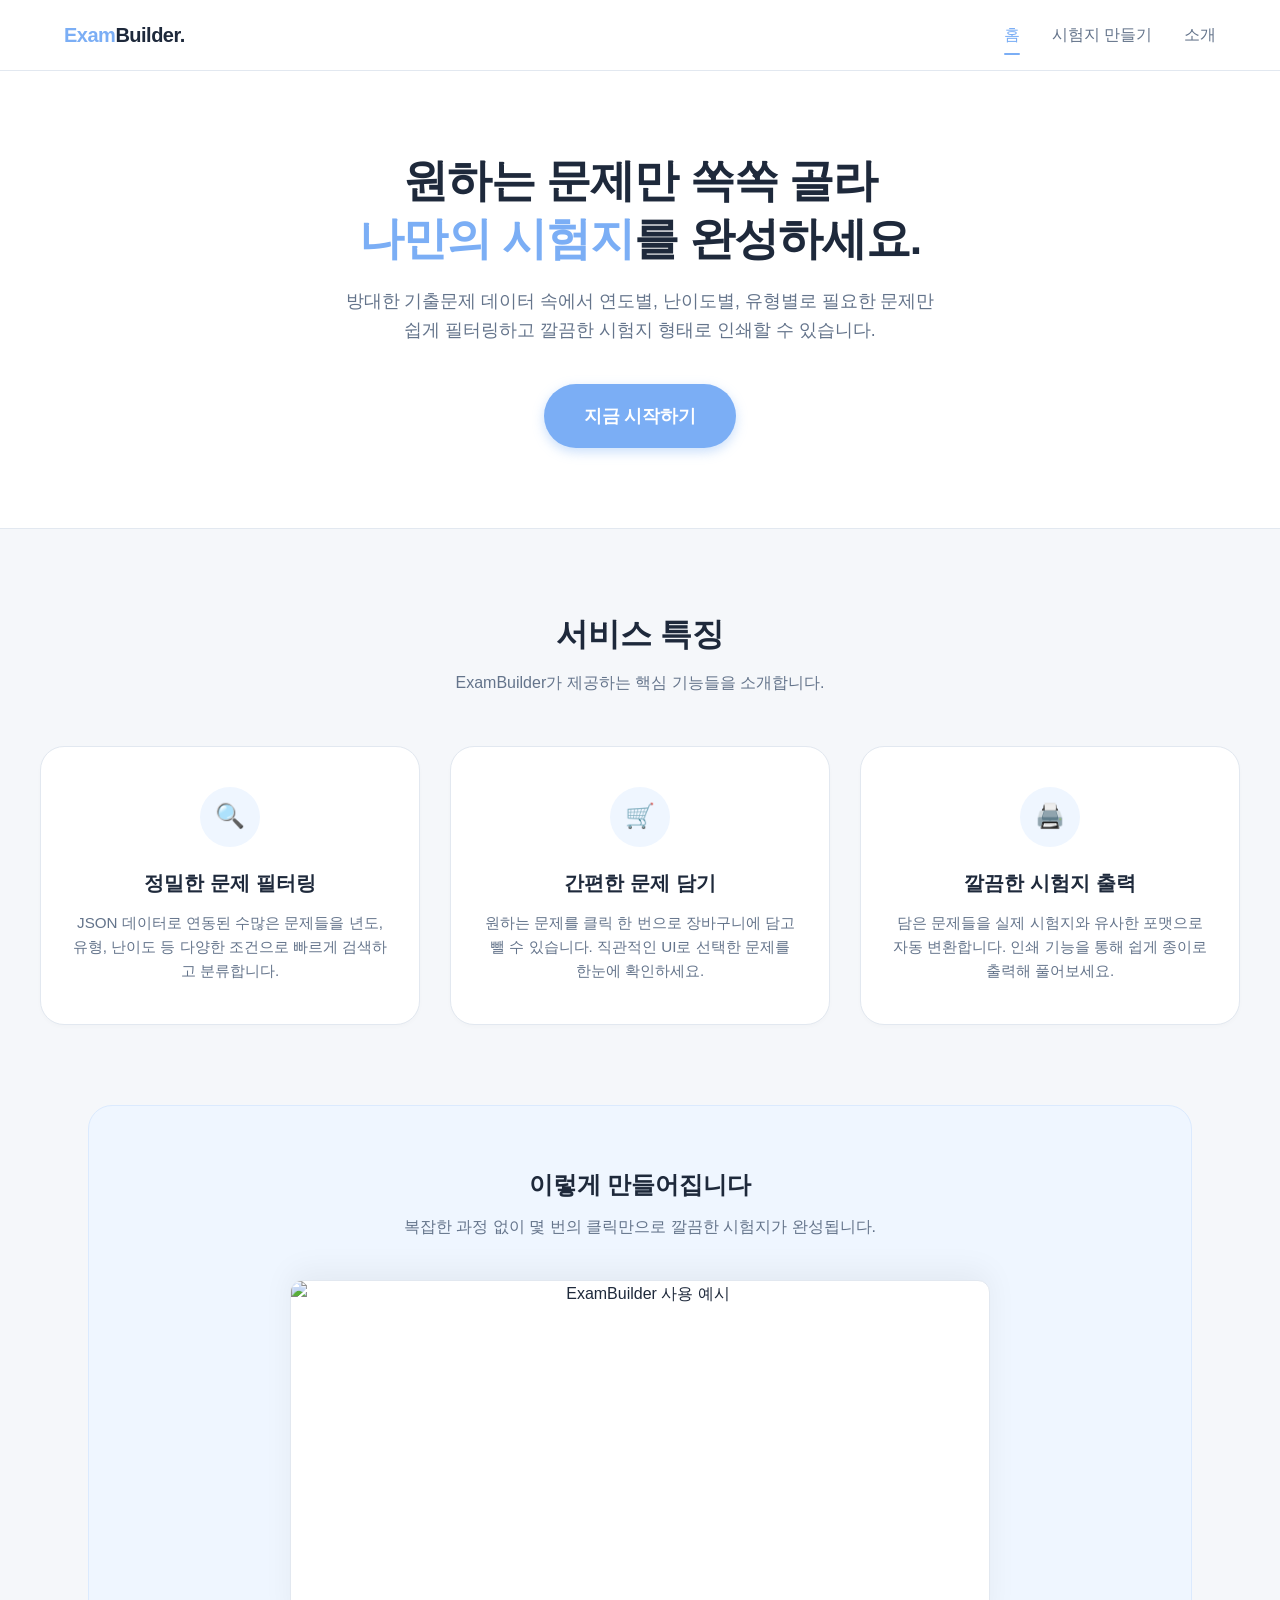
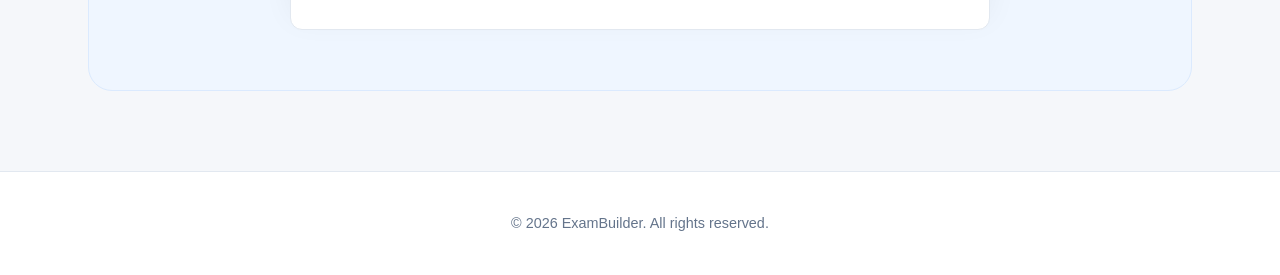
==== index.html @ db3f3ad5 "Add files via upload" ====
<!DOCTYPE html>
<html lang="ko">

<head>
    <meta charset="UTF-8">
    <meta name="viewport" content="width=device-width, initial-scale=1.0">
    <title>ExamBuilder</title>

    <link rel="preconnect" href="https://fonts.googleapis.com">
    <link rel="preconnect" href="https://fonts.gstatic.com" crossorigin>
    <link href="https://fonts.googleapis.com/css2?family=Nanum+Myeongjo:wght@400;700;800&display=swap" rel="stylesheet">

    <link rel="stylesheet" href="style.css">
</head>

<body>
    <header>
        <div class="container header-inner">
            <div class="logo">
                <a href="index.html"><span>Exam</span>Builder.</a>
            </div>
            <nav>
                <ul>
                    <li><a href="index.html" class="active">홈</a></li>
                    <li><a href="content.html">시험지 만들기</a></li>
                    <li><a href="about.html">소개</a></li>
                </ul>
            </nav>
        </div>
    </header>

    <main>
        <section class="hero-section">
            <div class="container">
                <h1 class="hero-title">원하는 문제만 쏙쏙 골라<br><span>나만의 시험지</span>를 완성하세요.</h1>
                <p class="hero-subtitle">
                    방대한 기출문제 데이터 속에서 연도별, 난이도별, 유형별로 필요한 문제만<br>쉽게 필터링하고 깔끔한 시험지 형태로 인쇄할 수 있습니다.
                </p>
                <a href="content.html" class="cta-btn">지금 시작하기</a>
            </div>
        </section>

        <section class="features-section container">
            <div class="section-header">
                <h2>서비스 특징</h2>
                <p>ExamBuilder가 제공하는 핵심 기능들을 소개합니다.</p>
            </div>

            <div class="features-grid">
                <article class="feature-card">
                    <div class="feature-icon">🔍</div>
                    <h3>정밀한 문제 필터링</h3>
                    <p>JSON 데이터로 연동된 수많은 문제들을 년도, 유형, 난이도 등 다양한 조건으로 빠르게 검색하고 분류합니다.</p>
                </article>

                <article class="feature-card">
                    <div class="feature-icon">🛒</div>
                    <h3>간편한 문제 담기</h3>
                    <p>원하는 문제를 클릭 한 번으로 장바구니에 담고 뺄 수 있습니다. 직관적인 UI로 선택한 문제를 한눈에 확인하세요.</p>
                </article>

                <article class="feature-card">
                    <div class="feature-icon">🖨️</div>
                    <h3>깔끔한 시험지 출력</h3>
                    <p>담은 문제들을 실제 시험지와 유사한 포맷으로 자동 변환합니다. 인쇄 기능을 통해 쉽게 종이로 출력해 풀어보세요.</p>
                </article>
            </div>
        </section>

        <section class="container">
            <div class="preview-section">
                <h2>이렇게 만들어집니다</h2>
                <p style="color: var(--text-muted); margin-top: 10px;">복잡한 과정 없이 몇 번의 클릭만으로 깔끔한 시험지가 완성됩니다.</p>
                <div class="preview-box">
                    <img src="img/exambuilder.gif" alt="ExamBuilder 사용 예시" class="preview-img">
                </div>
            </div>
        </section>

    </main>

    <!-- 푸터 -->
    <footer class="site-footer">
        <div class="container">
            <p>&copy; 2026 ExamBuilder. All rights reserved.</p>
        </div>
    </footer>

    <script src="app.js"></script>
</body>

</html>
---- style.css ----
:root {
    --bg-color: #f5f7fa;
    --surface-color: #ffffff;
    --text-main: #1e293b;
    --text-muted: #64748b;
    --border-color: #e2e8f0;

    --point-color: #7baef5;
    --point-color-hover: #5a96e8;
    --point-color-light: #eff6ff;

    --max-width: 1200px;
    --header-height: 70px;
    --radius-sm: 8px;
    --radius-md: 12px;
    --radius-lg: 24px;

    --shadow-sm: 0 2px 4px rgba(0, 0, 0, 0.02);
    --shadow-md: 0 8px 24px rgba(0, 0, 0, 0.04);
}

* {
    margin: 0;
    padding: 0;
    box-sizing: border-box;

}

body {
    background-color: var(--bg-color);
    color: var(--text-main);
    line-height: 1.6;
    display: flex;
    flex-direction: column;
    min-height: 100vh;
    font-family: 'Pretendard', -apple-system, BlinkMacSystemFont, "Segoe UI", Roboto, sans-serif;
}

a {
    text-decoration: none;
    color: inherit;
}

ul {
    list-style: none;
}

.container {
    width: 100%;
    max-width: var(--max-width);
    margin: 0 auto;
    padding: 0 24px;
}

/* 1. 헤더 (공통) */
header {
    background-color: var(--surface-color);
    border-bottom: 1px solid var(--border-color);
    position: sticky;
    top: 0;
    z-index: 100;
}

.header-inner {
    height: var(--header-height);
    display: flex;
    justify-content: space-between;
    align-items: center;
}

.logo {
    font-size: 1.25rem;
    font-weight: 800;
    letter-spacing: -0.5px;
}

.logo span {
    color: var(--point-color);
}

nav ul {
    display: flex;
    gap: 32px;
}

nav a {
    font-weight: 500;
    color: var(--text-muted);
    transition: color 0.2s ease;
    position: relative;
    padding: 8px 0;
}

nav a:hover,
nav a.active {
    color: var(--point-color);
}

nav a.active::after {
    content: '';
    position: absolute;
    bottom: -4px;
    left: 0;
    width: 100%;
    height: 2px;
    background-color: var(--point-color);
    border-radius: 2px;
}

/* 2. 메인 영역 */
main {
    flex: 1;
    padding-bottom: 80px;
}

/* Hero Section */
.hero-section {
    background-color: var(--surface-color);
    padding: 80px 20px;
    text-align: center;
    border-bottom: 1px solid var(--border-color);
}

.hero-title {
    font-size: 2.8rem;
    font-weight: 800;
    line-height: 1.3;
    margin-bottom: 20px;
    letter-spacing: -1px;
}

.hero-title span {
    color: var(--point-color);
}

.hero-subtitle {
    font-size: 1.1rem;
    color: var(--text-muted);
    margin-bottom: 40px;
    max-width: 600px;
    margin-left: auto;
    margin-right: auto;
}

.cta-btn {
    display: inline-block;
    padding: 18px 40px;
    background-color: var(--point-color);
    color: white;
    font-size: 1.1rem;
    font-weight: 700;
    border-radius: 50px;
    box-shadow: 0 4px 12px rgba(123, 174, 245, 0.4);
    transition: all 0.3s ease;
}

.cta-btn:hover {
    background-color: var(--point-color-hover);
    transform: translateY(-2px);
    box-shadow: 0 6px 16px rgba(123, 174, 245, 0.5);
}

/* index.html */
.features-section {
    padding: 80px 0;
}

.section-header {
    text-align: center;
    margin-bottom: 50px;
}

.section-header h2 {
    font-size: 2rem;
    font-weight: 700;
    margin-bottom: 10px;
}

.section-header p {
    color: var(--text-muted);
}

.features-grid {
    display: grid;
    grid-template-columns: repeat(3, 1fr);
    gap: 30px;
}

.feature-card {
    background-color: var(--surface-color);
    padding: 40px 30px;
    border-radius: var(--radius-lg);
    border: 1px solid var(--border-color);
    text-align: center;
    box-shadow: var(--shadow-sm);
    transition: transform 0.3s ease, box-shadow 0.3s ease;
}

.feature-card:hover {
    transform: translateY(-5px);
    box-shadow: var(--shadow-md);
}

.feature-icon {
    width: 60px;
    height: 60px;
    background-color: var(--point-color-light);
    color: var(--point-color);
    border-radius: 50%;
    display: flex;
    align-items: center;
    justify-content: center;
    font-size: 24px;
    font-weight: bold;
    margin: 0 auto 20px auto;
}

.feature-card h3 {
    font-size: 1.25rem;
    margin-bottom: 12px;
    color: var(--text-main);
}

.feature-card p {
    color: var(--text-muted);
    font-size: 0.95rem;
}

/* index.html - 미리보기 */
.preview-section {
    padding: 60px 0;
    background-color: var(--point-color-light);
    border-radius: var(--radius-lg);
    margin: 0 24px;
    text-align: center;
    border: 1px solid #dbeafe;
}

.preview-box {
    background-color: white;
    width: 100%;
    max-width: 700px;
    height: 350px;
    margin: 40px auto 0;
    border-radius: 12px;
    box-shadow: 0 -10px 30px rgba(0, 0, 0, 0.05);
    border: 1px solid var(--border-color);
    overflow: hidden;
    display: flex;
    align-items: center;
    justify-content: center;
}

.preview-img {
    width: 100%;
    height: 100%;
    object-fit: cover;
    display: block;
}

/* content.html - 2단 레이아웃 */
main.content-layout {
    flex: 1;
    display: flex;
    gap: 32px;
    padding-top: 40px;
    padding-bottom: 80px;
}

/* content.html - main 좌측 */
.content-area {
    flex: 3;
    display: flex;
    flex-direction: column;
    gap: 24px;
}

/* 우측: 사이드바 (장바구니) */
aside.sidebar {
    flex: 1;
    min-width: 320px;
}

.card {
    background-color: var(--surface-color);
    border: 1px solid var(--border-color);
    border-radius: var(--radius-lg);
    padding: 28px;
    box-shadow: var(--shadow-sm);
}

.section-title {
    font-size: 1.2rem;
    font-weight: 700;
    margin-bottom: 20px;
    display: flex;
    justify-content: space-between;
    align-items: center;
}

.badge-count {
    background-color: var(--point-color-light);
    color: var(--point-color-hover);
    font-size: 0.85rem;
    padding: 4px 10px;
    border-radius: 20px;
    font-weight: 600;
}

/* content.html - 필터 영역 */
.filter-group {
    margin-bottom: 20px;
}

.filter-label {
    display: block;
    font-size: 0.9rem;
    font-weight: 600;
    color: var(--text-muted);
    margin-bottom: 10px;
    margin-left: 7px;
}

.filter-controls {
    display: flex;
    flex-wrap: wrap;
    align-items: center;
    gap: 12px;
}

.filter-select {
    padding: 8px 12px;
    border: 1px solid var(--border-color);
    background-color: var(--surface-color);
    border-radius: 8px;
    font-size: 0.95rem;
    color: var(--text-main);
    cursor: pointer;
    transition: all 0.2s;
    outline: none;
}

.filter-select:focus {
    border-color: var(--point-color);
    box-shadow: 0 0 0 3px var(--point-color-light);
}

.filter-btn {
    padding: 8px 18px;
    border: 1px solid var(--border-color);
    background-color: var(--surface-color);
    border-radius: 20px;
    font-size: 0.95rem;
    color: var(--text-muted);
    cursor: pointer;
    transition: all 0.2s;
}

.filter-btn:hover {
    background-color: var(--bg-color);
}

.filter-btn.active {
    background-color: var(--point-color-light);
    color: var(--point-color-hover);
    border-color: var(--point-color);
    font-weight: 700;
}

/* content.html - 문제 목록 */
.question-list {
    display: flex;
    flex-direction: column;
    gap: 16px;
}

.question-item {
    padding: 20px;
    border: 1px solid var(--border-color);
    border-radius: var(--radius-md);
    display: flex;
    justify-content: space-between;
    align-items: center;
    transition: box-shadow 0.2s, border-color 0.2s;
}

.question-item:hover {
    border-color: var(--point-color);
    box-shadow: 0 4px 12px rgba(123, 174, 245, 0.1);
}

.q-info h4 {
    font-size: 1.05rem;
    margin-bottom: 8px;
    font-weight: 600;
}

.q-meta {
    display: flex;
    gap: 8px;
    font-size: 0.85rem;
    color: var(--text-muted);
}

.q-meta span {
    background-color: var(--bg-color);
    padding: 4px 8px;
    border-radius: 4px;
}

.btn-add {
    padding: 10px 20px;
    background-color: var(--surface-color);
    color: var(--point-color);
    border: 1px solid var(--point-color);
    border-radius: var(--radius-sm);
    font-weight: 600;
    cursor: pointer;
    transition: all 0.2s;
    white-space: nowrap;
}

.btn-add:hover {
    background-color: var(--point-color-light);
}

.btn-add.is-added {
    background-color: var(--point-color-light);
    color: var(--point-color-hover);
}

.btn-add.is-added:hover {
    box-shadow: inset 0 2px 4px rgba(0, 0, 0, 0.05);
}

/* content.html - 사이드바 장바구니 */
.sticky-wrapper {
    position: sticky;
    top: calc(var(--header-height) + 40px);
}

.cart-list {
    min-height: 200px;
    max-height: 400px;
    overflow-y: auto;
    display: flex;
    flex-direction: column;
    gap: 12px;
    margin-bottom: 24px;
    padding-right: 8px;
}

/* 스크롤바 커스텀 */
.cart-list::-webkit-scrollbar {
    width: 6px;
}

.cart-list::-webkit-scrollbar-track {
    background: var(--bg-color);
    border-radius: 4px;
}

.cart-list::-webkit-scrollbar-thumb {
    background: #cbd5e1;
    border-radius: 4px;
}

/* 비어있을 때 */
.empty-message {
    height: 100%;
    display: flex;
    align-items: center;
    justify-content: center;
    color: var(--text-muted);
    font-size: 0.95rem;
    background-color: var(--bg-color);
    border: 1px dashed #cbd5e1;
    border-radius: var(--radius-md);
    padding: 40px 0;
    margin-bottom: 24px;
}

/* 장바구니 아이템 */
.cart-item {
    padding: 12px;
    background-color: var(--bg-color);
    border-radius: var(--radius-sm);
    display: flex;
    justify-content: space-between;
    align-items: flex-start;
    font-size: 0.9rem;
}

.cart-item-title {
    font-weight: 500;
    color: var(--text-main);
    margin-bottom: 4px;
}

.cart-item-desc {
    color: var(--text-muted);
    font-size: 0.8rem;
}

.btn-remove {
    background: none;
    border: none;
    color: #ef4444;
    cursor: pointer;
    font-size: 1.2rem;
    line-height: 1;
    padding: 0 4px;
}

.btn-generate {
    width: 100%;
    padding: 16px;
    background-color: var(--point-color);
    color: white;
    border: none;
    border-radius: var(--radius-md);
    font-size: 1.1rem;
    font-weight: 700;
    cursor: pointer;
    transition: all 0.2s;
    box-shadow: 0 4px 12px rgba(123, 174, 245, 0.3);
}

.btn-generate:hover:not(:disabled) {
    background-color: var(--point-color-hover);
    transform: translateY(-2px);
}

.btn-generate:disabled {
    background-color: #cbd5e1;
    box-shadow: none;
    cursor: not-allowed;
}

/* about.html */
main.about-layout {
    flex: 1;
    display: flex;
    flex-direction: column;
    gap: 32px;
    padding-top: 50px;
    padding-bottom: 80px;
    max-width: 800px;
}

.profile-wrapper {
    display: flex;
    align-items: center;
    gap: 30px;
}

.profile-avatar {
    width: 100px;
    height: 100px;
    background-color: var(--point-color-light);
    border-radius: 50%;
    display: flex;
    justify-content: center;
    align-items: center;
    font-size: 2.5rem;
    color: var(--point-color);
    font-weight: bold;
    flex-shrink: 0;
}

.profile-img {
    width: 100%;
    height: 100%;
    border-radius: 50%;
    object-fit: cover;
    display: block;
}

.profile-info h3 {
    font-size: 1.4rem;
    margin-bottom: 4px;
}

.profile-info .role {
    color: var(--point-color);
    font-weight: 600;
    margin-bottom: 12px;
    display: inline-block;
}

.profile-info p {
    color: var(--text-muted);
    font-size: 0.95rem;
    margin-bottom: 4px;
}

.profile-links {
    margin-top: 16px;
    display: flex;
    gap: 12px;
}

.link-badge {
    padding: 6px 14px;
    background-color: var(--bg-color);
    border: 1px solid var(--border-color);
    border-radius: 20px;
    font-size: 0.85rem;
    color: var(--text-muted);
    transition: all 0.2s;
}

.link-badge:hover {
    color: var(--point-color);
    border-color: var(--point-color);
    background-color: var(--surface-color);
}

.text-content {
    color: var(--text-muted);
    line-height: 1.8;
    font-size: 1rem;
}

.text-content p {
    margin-bottom: 16px;
}

.point-grid {
    display: grid;
    grid-template-columns: 1fr 1fr;
    gap: 24px;
    margin-top: 24px;
}

.point-item {
    background-color: var(--bg-color);
    padding: 24px;
    border-radius: var(--radius-md);
    border: 1px solid var(--border-color);
}

.point-item h4 {
    font-size: 1.05rem;
    color: var(--text-main);
    margin-bottom: 10px;
    display: flex;
    align-items: center;
    gap: 8px;
}

.point-item p {
    font-size: 0.9rem;
    color: var(--text-muted);
    line-height: 1.6;
}

/* Footer (공통) */
footer {
    background-color: var(--surface-color);
    border-top: 1px solid var(--border-color);
    padding: 40px 0;
    text-align: center;
    color: var(--text-muted);
    font-size: 0.9rem;
}

/* 모바일 대응 */
@media (max-width: 768px) {

    /* 모바일 헤더 */
    .header-inner {
        flex-direction: column;
        height: auto;
        padding: 16px 20px;
        gap: 12px;
    }

    nav.main-nav {
        width: 100%;
    }

    nav.main-nav ul {
        display: flex;
        flex-direction: row;
        justify-content: center;
        gap: 24px;
    }

    nav a {
        font-size: 0.95rem;
        padding: 4px 0;
    }

    /* index.html 그리드 1단으로 */
    .features-grid {
        grid-template-columns: repeat(1, 1fr);
    }

    /* about.html 그리드 1단으로 */
    .point-grid {
        grid-template-columns: 1fr;
    }

    /* content.html 2단 레이아웃을 1단으로 합치고 수직 정렬 */
    main.content-layout {
        flex-direction: column;
        padding-top: 20px;
        gap: 20px;
    }

    .content-area {
        width: 100%;
    }

    aside.sidebar {
        width: 100%;
        min-width: unset;
    }

    .sticky-wrapper {
        position: static;
    }

    .card {
        padding: 20px;
        border-radius: 16px;
    }

    .filter-label {
        margin-left: 0;
    }

    .modal-window {
        width: 100%;
        height: 100vh;
        border-radius: 0;
    }

    .modal-body {
        padding: 20px 10px;
        overflow-x: auto;
    }

    .a4-paper {
        min-width: 210mm;
    }
}

/* 모달 영역 */
.modal-overlay {
    position: fixed;
    top: 0;
    left: 0;
    width: 100%;
    height: 100%;
    background-color: rgba(15, 23, 42, 0.6);
    backdrop-filter: blur(4px);
    display: flex;
    justify-content: center;
    align-items: center;
    z-index: 1000;
}

.modal-window {
    background-color: white;
    width: 95%;
    max-width: 1000px;
    height: 90vh;
    border-radius: var(--radius-lg);
    display: flex;
    flex-direction: column;
    overflow: hidden;
    box-shadow: 0 25px 50px -12px rgba(0, 0, 0, 0.25);
}

.modal-header {
    padding: 20px 24px;
    border-bottom: 1px solid var(--border-color);
    display: flex;
    justify-content: space-between;
    align-items: center;
}

.modal-body {
    flex: 1;
    background-color: #cbd5e1;
    overflow-y: auto;
    padding: 40px 20px;
    display: block;
}

/* 모달 a4 모양 */
.a4-paper {
    background-color: white;
    width: 210mm;
    height: 297mm;
    padding: 15mm;
    margin: 0 auto 30px auto;
    box-sizing: border-box;
    display: block;
    font-family: 'Batang', serif;
    color: black;
    box-shadow: 0 4px 20px rgba(0, 0, 0, 0.1);
    position: relative;
    page-break-after: always;
    break-after: page;
}

.paper-title {
    text-align: center;
    font-size: 1.5rem;
    font-weight: bold;
    border-bottom: 2px solid black;
    padding-bottom: 8mm;
    margin-bottom: 5mm;
    height: 15mm;
    box-sizing: border-box;
}

.paper-content-window {
    width: 180mm;
    height: 247mm;
    overflow: hidden;
    position: relative;
}

.measure-board {
    position: absolute;
    visibility: hidden;
    top: -9999px;
    left: -9999px;
}

.master-columns {
    height: 247mm;
    column-width: 85mm;
    column-gap: 10mm;
    column-fill: auto;
    position: absolute;
    top: 0;
    left: 0;
    text-align: justify;
}

.paper-paragraph {
    margin-bottom: 15px;
}

.paragraph-title {
    font-weight: bold;
    font-size: 0.95rem;
    margin-bottom: 6px;
    break-after: avoid;
    page-break-after: avoid;
}

.paragraph-box {
    border: 1px solid black;
    padding: 14px;
    line-height: 1.7;
    text-align: justify;
    font-size: 0.9rem;
}

.paper-question {
    page-break-inside: avoid;
    break-inside: avoid;
    margin-bottom: 22px;
}

.question-title {
    font-size: 0.95rem;
    line-height: 1.5;
    text-align: justify;
    margin-bottom: 8px;
}

.bogi-box {
    border: 1px solid var(--text-main);
    padding: 12px;
    margin: 10px 0;
    background-color: #fafafa;
    line-height: 1.6;
    font-size: 0.9rem;
    -webkit-print-color-adjust: exact;
    print-color-adjust: exact;
}

.choices-list {
    list-style-type: none;
    padding-left: 5px;
    margin-top: 10px;
}

.choices-list li {
    margin-bottom: 6px;
    display: flex;
    gap: 6px;
    align-items: flex-start;
    text-align: justify;
    line-height: 1.5;
    font-size: 0.9rem;
}

.score-container {
    display: flex;
    justify-content: center;
    padding: 20px 0;
}

.score-table {
    width: 80%;
    border-collapse: collapse;
    text-align: center;
    border: 2px solid black;
    font-size: 1.05rem;
}

.score-table thead>tr {
    background-color: #f1f5f9;
    border-bottom: 2px solid black;
}

.score-table th {
    padding: 12px;
    border: 1px solid #94a3b8;
}

.score-table tbody>tr {
    border-bottom: 1px solid #cbd5e1;
}

.score-table td {
    padding: 10px;
    border: 1px solid #94a3b8;
    font-weight: bold;
}

.modal-footer {
    padding: 16px 24px;
    border-top: 1px solid var(--border-color);
    background-color: var(--surface-color);
    display: flex;
    justify-content: flex-end;
    gap: 12px;
}

.btn-print {
    padding: 12px 24px;
    background-color: var(--text-main);
    color: white;
    border: none;
    border-radius: var(--radius-sm);
    font-weight: 600;
    cursor: pointer;
}

.hidden {
    display: none !important;
}

@media print {
    body * {
        visibility: hidden;
    }

    #exam-modal,
    #exam-modal * {
        visibility: visible;
    }

    #exam-modal {
        position: absolute;
        top: 0;
        left: 0;
        width: 100%;
        background: none;
        display: block;
    }

    .modal-window {
        position: relative;
        width: 100%;
        max-width: none;
        height: auto;
        box-shadow: none;
        background: none;
        display: block;
    }

    .modal-header,
    .modal-footer {
        display: none !important;
    }

    .modal-body {
        padding: 0;
        background: none;
        display: block;
    }

    .a4-paper {
        margin: 0;
        box-shadow: none;
    }

    @page {
        margin: 0;
        size: A4 portrait;
    }
}
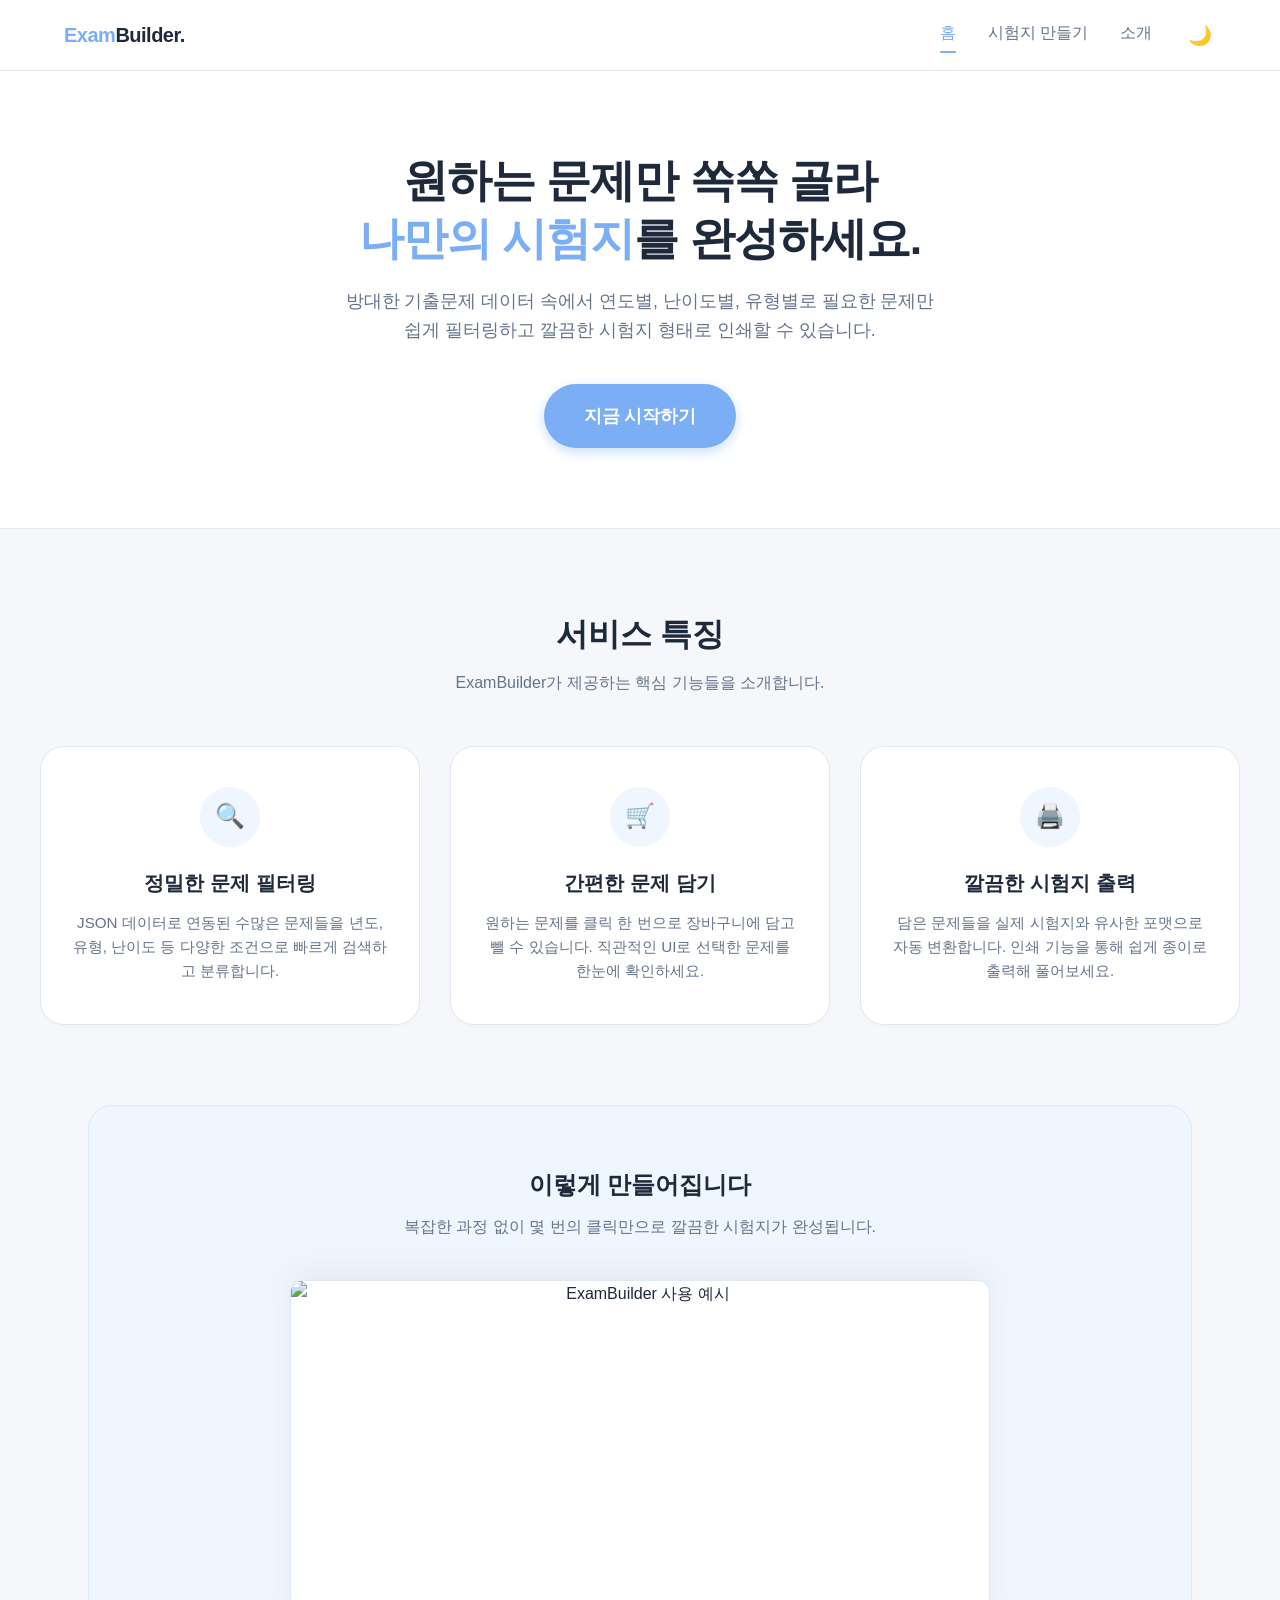
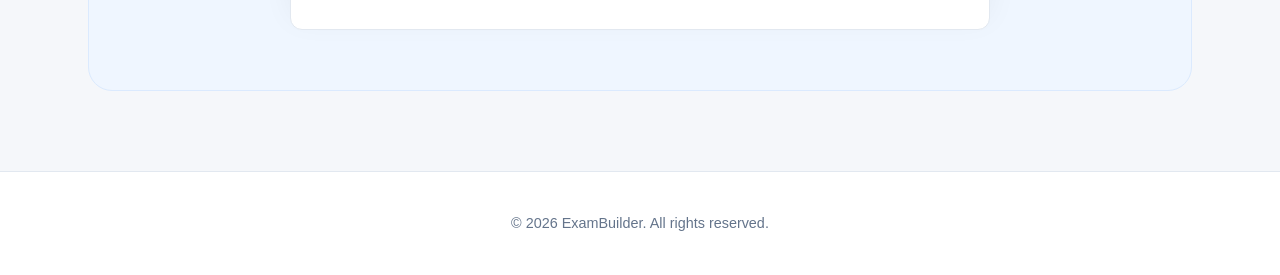
==== commit 5eb5a22a: "Add files via upload" ====
--- a/index.html
+++ b/index.html
@@ -24,6 +24,7 @@
                     <li><a href="index.html" class="active">홈</a></li>
                     <li><a href="content.html">시험지 만들기</a></li>
                     <li><a href="about.html">소개</a></li>
+                    <li><button id="themeToggleBtn" class="theme-toggle" aria-label="테마 변경">🌙</button></li>
                 </ul>
             </nav>
         </div>
--- a/style.css
+++ b/style.css
@@ -19,6 +19,21 @@
     --shadow-md: 0 8px 24px rgba(0, 0, 0, 0.04);
 }
 
+[data-theme="dark"] {
+    --bg-color: #0f172a;
+    --surface-color: #1e293b;
+    --text-main: #f8fafc;
+    --text-muted: #94a3b8;
+    --border-color: #334155;
+
+    --point-color: #7baef5;
+    --point-color-hover: #93c5fd;
+    --point-color-light: #1e3a8a;
+
+    --shadow-sm: 0 2px 4px rgba(0, 0, 0, 0.2);
+    --shadow-md: 0 8px 24px rgba(0, 0, 0, 0.3);
+}
+
 * {
     margin: 0;
     padding: 0;
@@ -34,6 +49,20 @@
     flex-direction: column;
     min-height: 100vh;
     font-family: 'Pretendard', -apple-system, BlinkMacSystemFont, "Segoe UI", Roboto, sans-serif;
+    transition: background-color 0.3s ease, color 0.3s ease;
+}
+
+header,
+.card,
+.filter-select,
+.filter-btn,
+.btn-add,
+.cart-item,
+.modal-window,
+footer,
+.main-nav,
+.modal-footer {
+    transition: background-color 0.3s ease, border-color 0.3s ease, color 0.3s ease, box-shadow 0.3s ease;
 }
 
 a {
@@ -663,88 +692,6 @@
     text-align: center;
     color: var(--text-muted);
     font-size: 0.9rem;
-}
-
-/* 모바일 대응 */
-@media (max-width: 768px) {
-
-    /* 모바일 헤더 */
-    .header-inner {
-        flex-direction: column;
-        height: auto;
-        padding: 16px 20px;
-        gap: 12px;
-    }
-
-    nav.main-nav {
-        width: 100%;
-    }
-
-    nav.main-nav ul {
-        display: flex;
-        flex-direction: row;
-        justify-content: center;
-        gap: 24px;
-    }
-
-    nav a {
-        font-size: 0.95rem;
-        padding: 4px 0;
-    }
-
-    /* index.html 그리드 1단으로 */
-    .features-grid {
-        grid-template-columns: repeat(1, 1fr);
-    }
-
-    /* about.html 그리드 1단으로 */
-    .point-grid {
-        grid-template-columns: 1fr;
-    }
-
-    /* content.html 2단 레이아웃을 1단으로 합치고 수직 정렬 */
-    main.content-layout {
-        flex-direction: column;
-        padding-top: 20px;
-        gap: 20px;
-    }
-
-    .content-area {
-        width: 100%;
-    }
-
-    aside.sidebar {
-        width: 100%;
-        min-width: unset;
-    }
-
-    .sticky-wrapper {
-        position: static;
-    }
-
-    .card {
-        padding: 20px;
-        border-radius: 16px;
-    }
-
-    .filter-label {
-        margin-left: 0;
-    }
-
-    .modal-window {
-        width: 100%;
-        height: 100vh;
-        border-radius: 0;
-    }
-
-    .modal-body {
-        padding: 20px 10px;
-        overflow-x: auto;
-    }
-
-    .a4-paper {
-        min-width: 210mm;
-    }
 }
 
 /* 모달 영역 */
@@ -960,6 +907,104 @@
     display: none !important;
 }
 
+.theme-toggle {
+    background: none;
+    border: none;
+    font-size: 1.2rem;
+    cursor: pointer;
+    padding: 4px;
+    color: var(--text-main);
+    transition: transform 0.2s ease;
+    display: flex;
+    align-items: center;
+}
+
+.theme-toggle:hover {
+    transform: scale(1.15) rotate(10deg);
+}
+
+/* 모바일 대응 */
+@media (max-width: 768px) {
+
+    /* 모바일 헤더 */
+    .header-inner {
+        flex-direction: column;
+        height: auto;
+        padding: 16px 20px;
+        gap: 12px;
+    }
+
+    nav.main-nav {
+        width: 100%;
+    }
+
+    nav.main-nav ul {
+        display: flex;
+        flex-direction: row;
+        justify-content: center;
+        gap: 24px;
+    }
+
+    nav a {
+        font-size: 0.95rem;
+        padding: 4px 0;
+    }
+
+    /* index.html 그리드 1단으로 */
+    .features-grid {
+        grid-template-columns: repeat(1, 1fr);
+    }
+
+    /* about.html 그리드 1단으로 */
+    .point-grid {
+        grid-template-columns: 1fr;
+    }
+
+    /* content.html 2단 레이아웃을 1단으로 합치고 수직 정렬 */
+    main.content-layout {
+        flex-direction: column;
+        padding-top: 20px;
+        gap: 20px;
+    }
+
+    .content-area {
+        width: 100%;
+    }
+
+    aside.sidebar {
+        width: 100%;
+        min-width: unset;
+    }
+
+    .sticky-wrapper {
+        position: static;
+    }
+
+    .card {
+        padding: 20px;
+        border-radius: 16px;
+    }
+
+    .filter-label {
+        margin-left: 0;
+    }
+
+    .modal-window {
+        width: 100%;
+        height: 100vh;
+        border-radius: 0;
+    }
+
+    .modal-body {
+        padding: 20px 10px;
+        overflow-x: auto;
+    }
+
+    .a4-paper {
+        min-width: 210mm;
+    }
+}
+
 @media print {
     body * {
         visibility: hidden;
